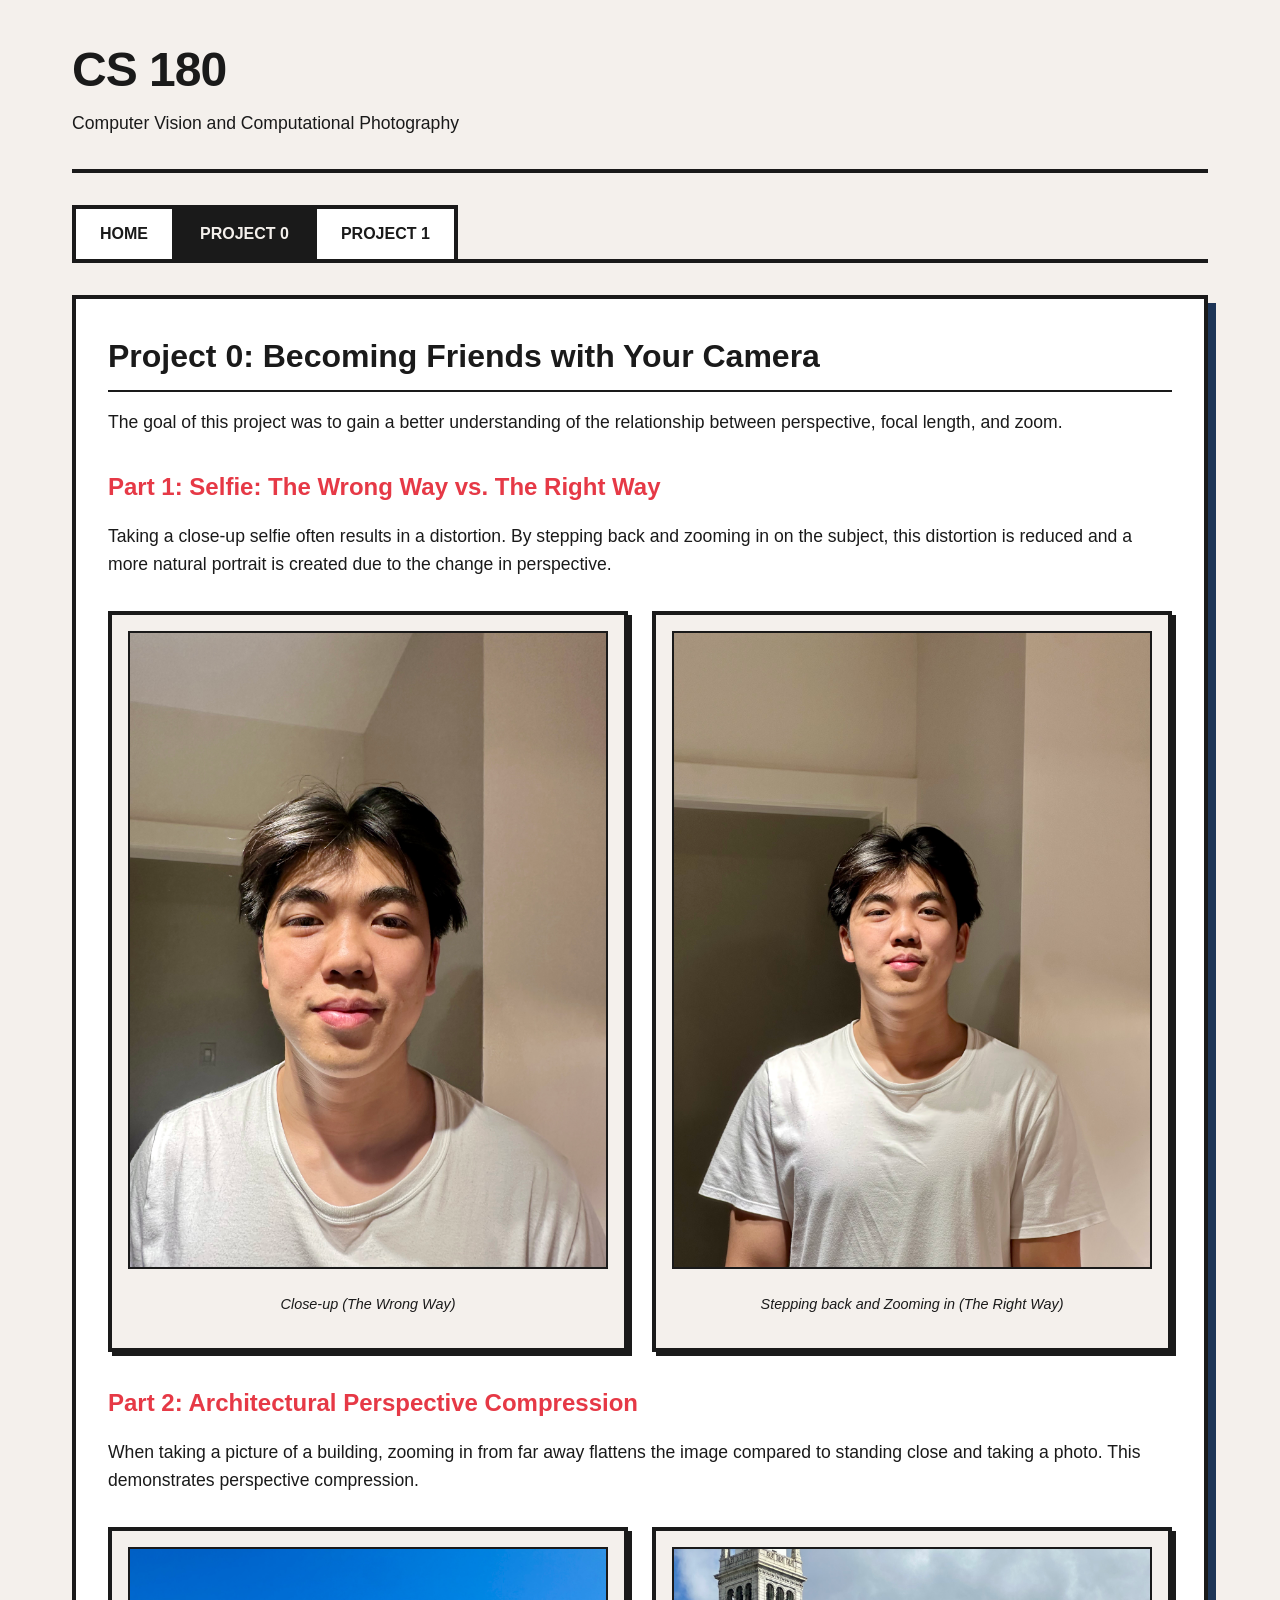
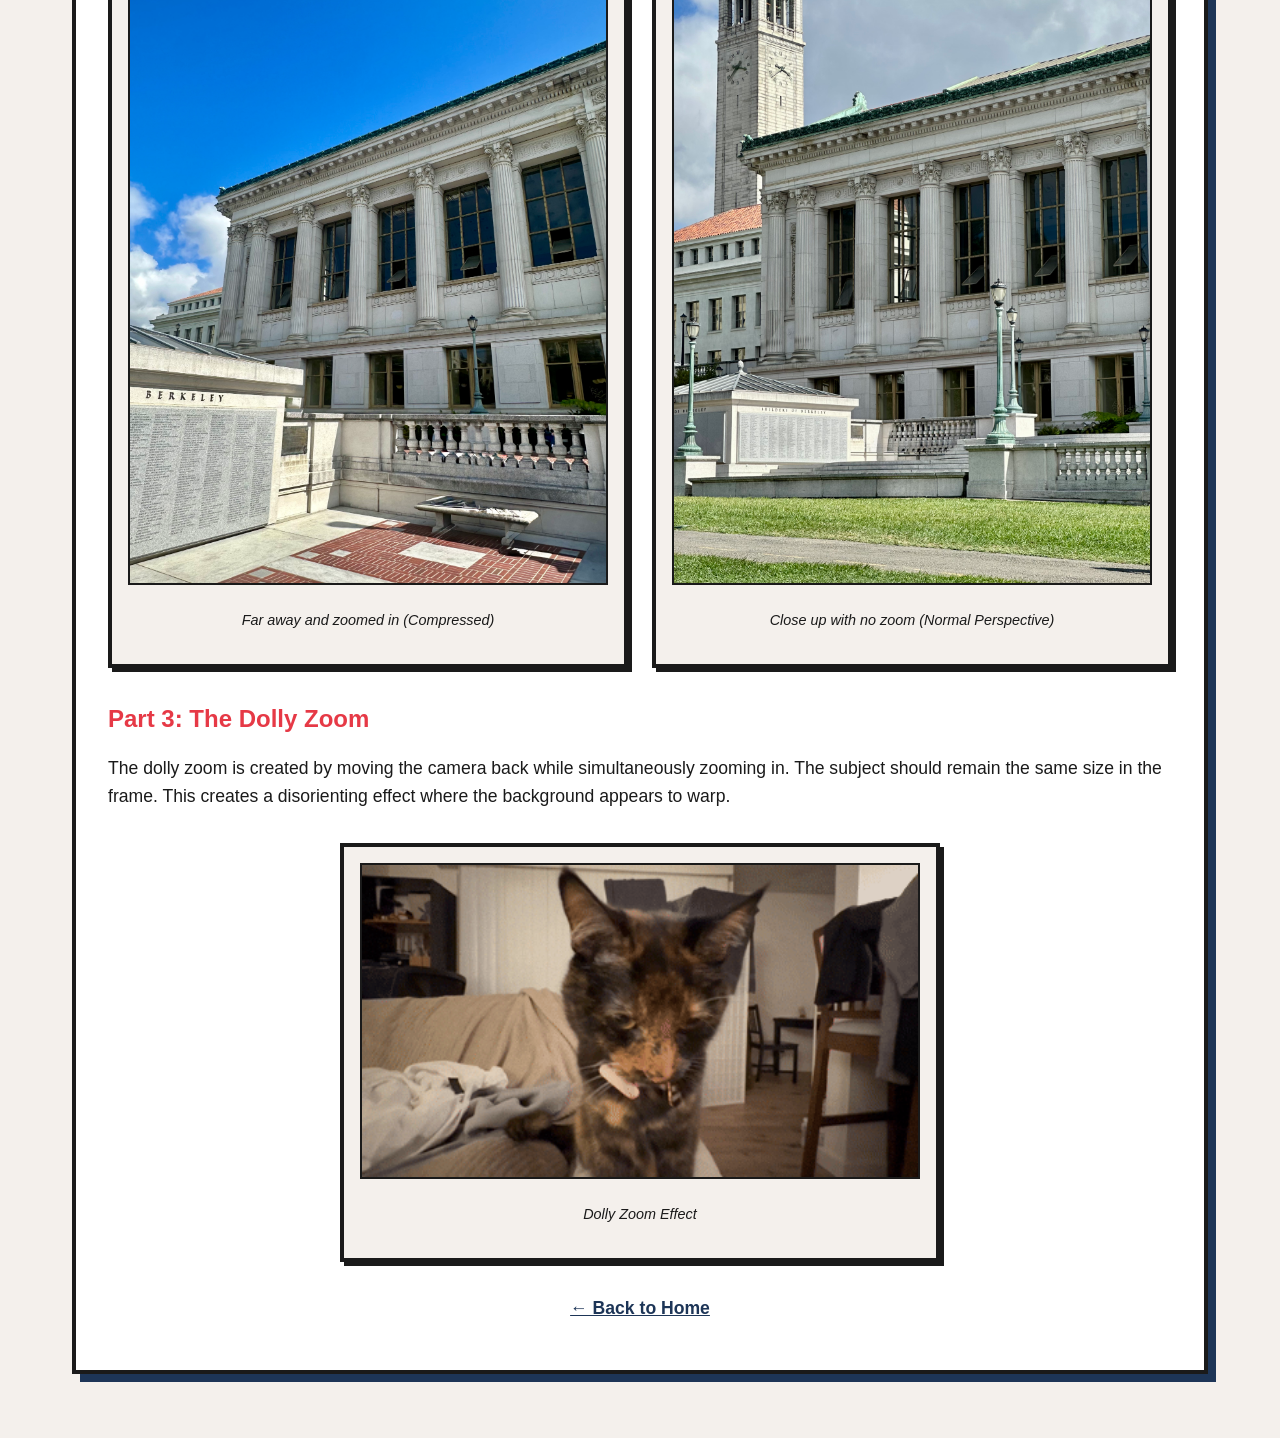
==== proj0/index.html @ 96743eaa "complete proj 1" ====
<!DOCTYPE html>
<html lang="en">
<head>
    <meta charset="UTF-8">
    <meta name="viewport" content="width=device-width, initial-scale=1.0">
    <title>Project 0</title>
    <link rel="stylesheet" href="../style.css">
</head>
<body>
    <header>
        <h1>CS 180</h1>
        <p>Computer Vision and Computational Photography</p>
    </header>

    <nav class="nav-tabs">
        <a href="../index.html">Home</a>
        <a href="index.html" class="active">Project 0</a>
        <a href="../proj1/index.html">Project 1</a>
    </nav>

    <main class="content-box">
        <h2>Project 0: Becoming Friends with Your Camera</h2>
        <p>The goal of this project was to gain a better understanding of the relationship between perspective, focal length, and zoom.</p>
        
        <h3>Part 1: Selfie: The Wrong Way vs. The Right Way</h3>
        <p>Taking a close-up selfie often results in a distortion. By stepping back and zooming in on the subject, this distortion is reduced and a more natural portrait is created due to the change in perspective.</p>
        <div class="image-grid">
            <div class="image-card">
                <img src="assets/friend_zoomed_out.jpeg" alt="Close-up Selfie (Distorted)" style="width: 100%; border: 2px solid var(--border-color); margin-bottom: 1rem;">
                <p class="caption">Close-up (The Wrong Way)</p>
            </div>
            <div class="image-card">
                <img src="assets/friend_zoomed_in.jpeg" alt="Zoomed-in Selfie (Better)" style="width: 100%; border: 2px solid var(--border-color); margin-bottom: 1rem;">
                <p class="caption">Stepping back and Zooming in (The Right Way)</p>
            </div>
        </div>

        <h3>Part 2: Architectural Perspective Compression</h3>
        <p>When taking a picture of a building, zooming in from far away flattens the image compared to standing close and taking a photo. This demonstrates perspective compression.</p>
        <div class="image-grid">
            <div class="image-card">
                <img src="assets/building_zoomed_in.jpeg" alt="Building Zoomed In (Flattened)" style="width: 100%; border: 2px solid var(--border-color); margin-bottom: 1rem;">
                <p class="caption">Far away and zoomed in (Compressed)</p>
            </div>
            <div class="image-card">
                <img src="assets/building_zoomed_out.jpeg" alt="Building Close Up (Uncompressed)" style="width: 100%; border: 2px solid var(--border-color); margin-bottom: 1rem;">
                <p class="caption">Close up with no zoom (Normal Perspective)</p>
            </div>
        </div>

        <h3>Part 3: The Dolly Zoom</h3>
        <p>The dolly zoom is created by moving the camera back while simultaneously zooming in. The subject should remain the same size in the frame. This creates a disorienting effect where the background appears to warp.</p>
        <div class="image-grid" style="grid-template-columns: 1fr; max-width: 600px; margin: 2rem auto;">
            <div class="image-card">
                <img src="assets/dolly_zoom.gif" alt="Dolly Zoom Animation" style="width: 100%; border: 2px solid var(--border-color); margin-bottom: 1rem;">
                <p class="caption">Dolly Zoom Effect</p>
            </div>
        </div>
        
        <p style="text-align: center; margin-top: 2rem; font-weight: bold;">
            <a href="../index.html" style="color: var(--accent-blue);">← Back to Home</a>
        </p>
    </main>
</body>
</html>
---- style.css ----
/* Bauhaus Inspired Minimalist Theme */
:root {
    --bg-color: #f4f0ec;
    --text-color: #1a1a1a;
    --border-color: #1a1a1a;
    --accent-red: #e63946;
    --accent-blue: #1d3557;
    --accent-yellow: #f4a261;
}

* {
    box-sizing: border-box;
    margin: 0;
    padding: 0;
}

body {
    background-color: var(--bg-color);
    color: var(--text-color);
    font-family: 'Helvetica Neue', Helvetica, Arial, sans-serif;
    line-height: 1.6;
    padding: 2rem;
    max-width: 1200px;
    margin: 0 auto;
}

header {
    margin-bottom: 2rem;
    border-bottom: 4px solid var(--border-color);
    padding-bottom: 1rem;
}

header h1 {
    font-size: 3rem;
    text-transform: uppercase;
    letter-spacing: -1px;
}

/* Tab Navigation */
.nav-tabs {
    display: flex;
    gap: 0;
    border-bottom: 4px solid var(--border-color);
    margin-bottom: 2rem;
}

.nav-tabs a {
    display: inline-block;
    padding: 0.75rem 1.5rem;
    text-decoration: none;
    color: var(--text-color);
    font-weight: bold;
    text-transform: uppercase;
    border: 4px solid var(--border-color);
    border-bottom: none;
    margin-right: -4px;
    background-color: white;
    transition: all 0.2s ease;
}

.nav-tabs a:hover {
    background-color: var(--accent-yellow);
}

.nav-tabs a.active {
    background-color: var(--border-color);
    color: var(--bg-color);
}

/* Content Container */
.content-box {
    background-color: white;
    border: 4px solid var(--border-color);
    padding: 2rem;
    box-shadow: 8px 8px 0px var(--accent-blue);
    margin-bottom: 2rem;
}

.content-box h2 {
    font-size: 2rem;
    margin-bottom: 1rem;
    border-bottom: 2px solid var(--border-color);
    padding-bottom: 0.5rem;
}

.content-box h3 {
    font-size: 1.5rem;
    margin-top: 2rem;
    margin-bottom: 1rem;
    color: var(--accent-red);
}

p {
    margin-bottom: 1rem;
    font-size: 1.1rem;
}

/* Image Grids */
.image-grid {
    display: grid;
    grid-template-columns: repeat(auto-fit, minmax(300px, 1fr));
    gap: 1.5rem;
    margin: 2rem 0;
}

.image-card {
    border: 4px solid var(--border-color);
    background-color: var(--bg-color);
    padding: 1rem;
    box-shadow: 4px 4px 0px var(--border-color);
}

.placeholder-img {
    width: 100%;
    aspect-ratio: 4/3;
    background-color: #ddd;
    border: 2px dashed var(--border-color);
    display: flex;
    align-items: center;
    justify-content: center;
    font-weight: bold;
    color: #666;
    margin-bottom: 1rem;
}

.caption {
    font-size: 0.9rem;
    font-style: italic;
    text-align: center;
}

/* Keep all project tabs usable on small screens. */
@media (max-width: 650px) {
    body { padding: 1rem; }
    header h1 { font-size: 2rem; }
    .nav-tabs a { padding: 0.65rem 0.7rem; font-size: 0.875rem; }
    .content-box { padding: 1.1rem; box-shadow: 5px 5px 0 var(--accent-blue); }
    .image-grid { grid-template-columns: minmax(0, 1fr); }
}

/* Print Styles */
@media print {
    body {
        background-color: white;
        padding: 0;
    }
    .content-box {
        box-shadow: none;
        border: none;
    }
    .nav-tabs {
        display: none;
    }
}
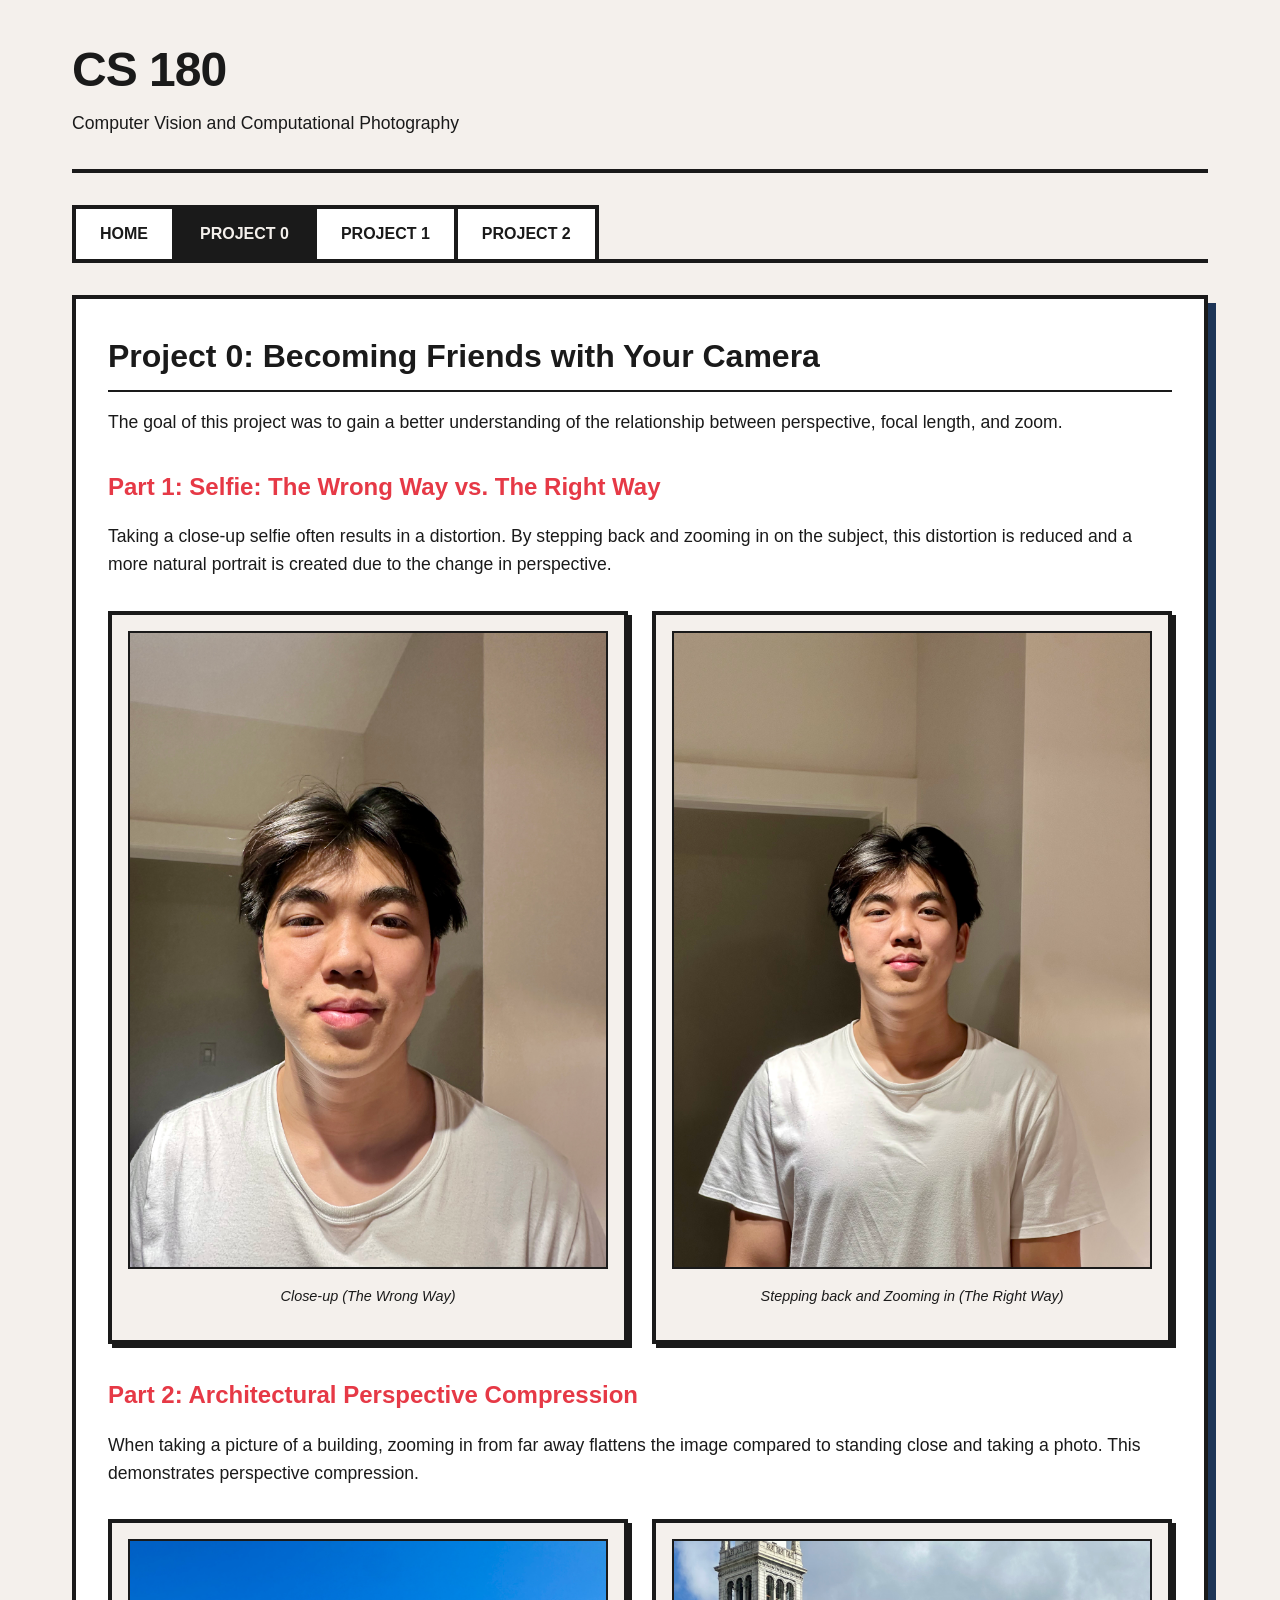
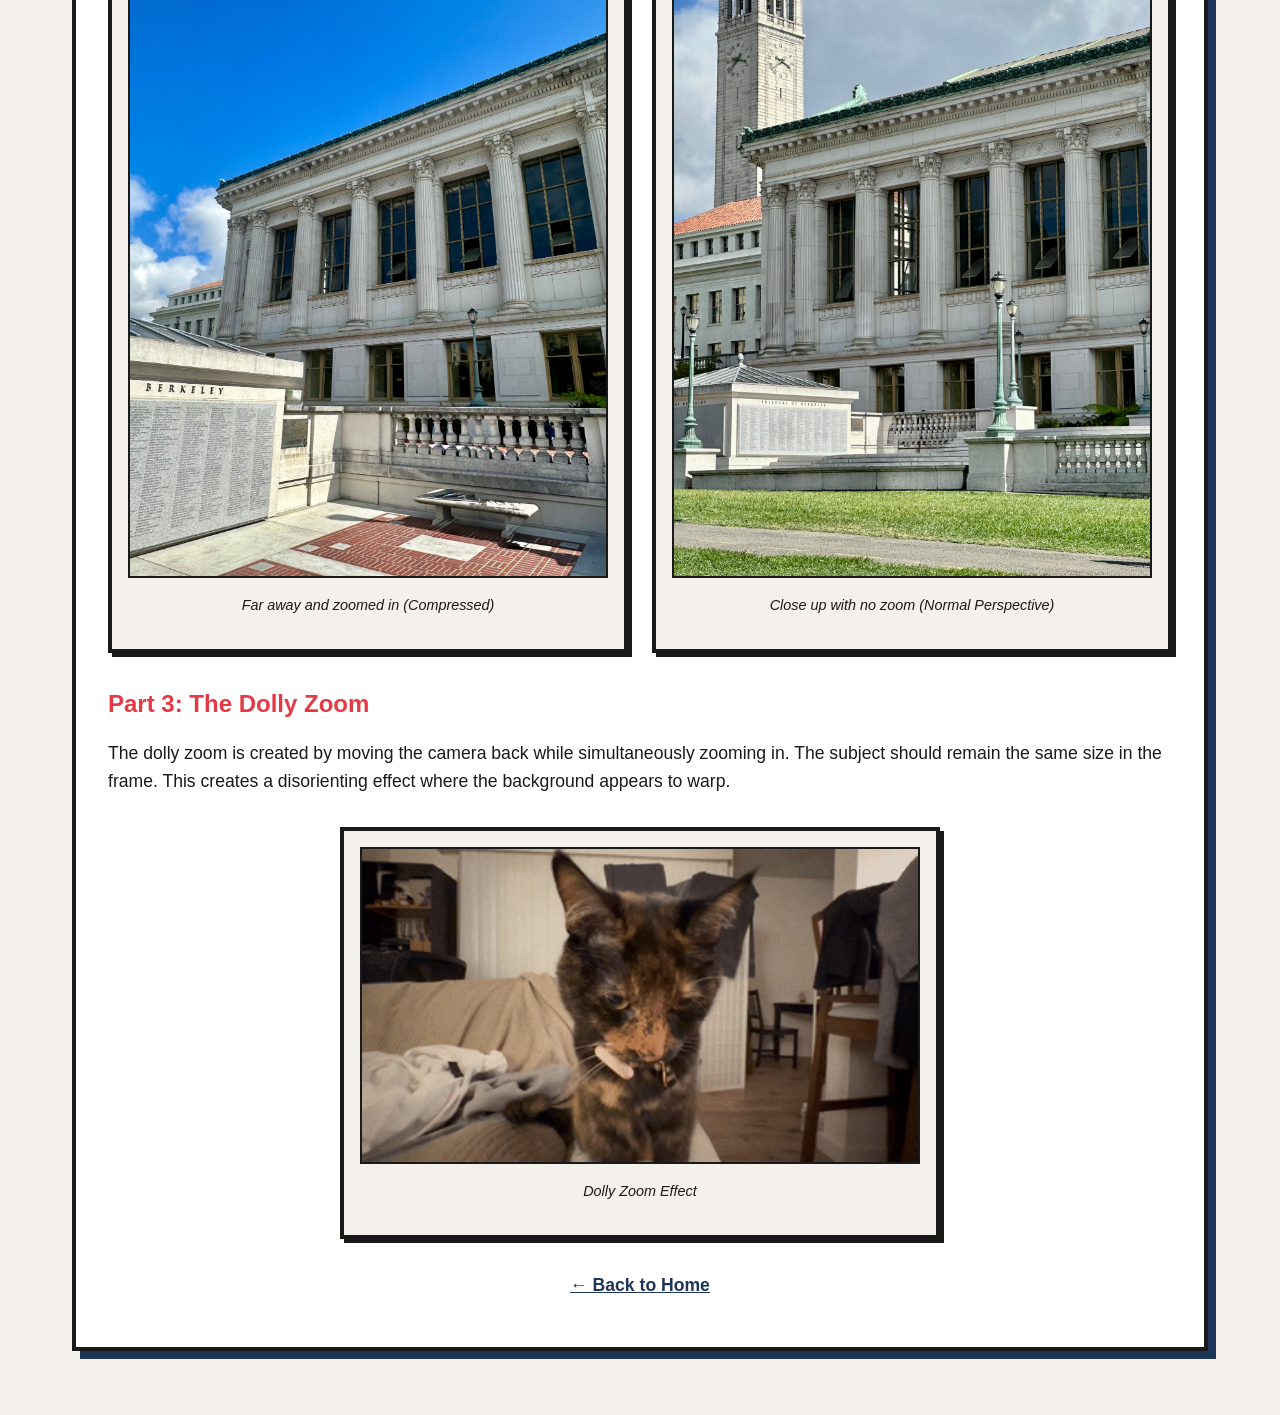
==== commit 54497113: "fix nav" ====
--- a/proj0/index.html
+++ b/proj0/index.html
@@ -16,6 +16,7 @@
         <a href="../index.html">Home</a>
         <a href="index.html" class="active">Project 0</a>
         <a href="../proj1/index.html">Project 1</a>
+        <a href="../proj2/index.html">Project 2</a>
     </nav>
 
     <main class="content-box">
--- a/style.css
+++ b/style.css
@@ -110,6 +110,49 @@
     box-shadow: 4px 4px 0px var(--border-color);
 }
 
+.image-card img {
+    display: block;
+    width: 100%;
+    height: auto;
+    border: 2px solid var(--border-color);
+    margin-bottom: 1rem;
+}
+
+.image-card img.small-image {
+    width: auto;
+    max-width: 100%;
+    margin: 1rem auto;
+}
+
+.image-card img.kernel {
+    height: 180px;
+    object-fit: contain;
+    image-rendering: pixelated;
+}
+
+.image-grid.three-columns {
+    grid-template-columns: repeat(3, minmax(0, 1fr));
+}
+
+.content-box h4 {
+    margin: 1.5rem 0 1rem;
+    font-size: 1.1rem;
+}
+
+.content-box pre {
+    overflow-x: auto;
+    padding: 1rem;
+    margin: 1rem 0;
+    background-color: var(--bg-color);
+    border: 2px solid var(--border-color);
+    font-size: 0.85rem;
+}
+
+.content-box ol {
+    padding-left: 1.5rem;
+    margin-bottom: 1rem;
+}
+
 .placeholder-img {
     width: 100%;
     aspect-ratio: 4/3;
@@ -129,13 +172,49 @@
     text-align: center;
 }
 
-/* Keep all project tabs usable on small screens. */
-@media (max-width: 650px) {
-    body { padding: 1rem; }
-    header h1 { font-size: 2rem; }
-    .nav-tabs a { padding: 0.65rem 0.7rem; font-size: 0.875rem; }
-    .content-box { padding: 1.1rem; box-shadow: 5px 5px 0 var(--accent-blue); }
-    .image-grid { grid-template-columns: minmax(0, 1fr); }
+/* Keep comparison rows aligned while preserving each image's shape. */
+.project2 .image-grid {
+    grid-template-columns: repeat(3, minmax(0, 1fr));
+}
+
+.project2 .image-grid.two-columns {
+    grid-template-columns: repeat(2, minmax(0, 1fr));
+}
+
+.project2 .image-card {
+    min-width: 0;
+    padding: 0.75rem;
+}
+
+.project2 .image-card > a {
+    display: flex;
+    align-items: center;
+    justify-content: center;
+    height: 280px;
+    margin-bottom: 0.75rem;
+}
+
+.project2 .image-card img {
+    width: auto;
+    height: auto;
+    max-width: 100%;
+    max-height: 100%;
+    border: none;
+    margin: 0;
+}
+
+.project2 .image-card img.kernel {
+    width: auto;
+    height: 180px;
+    max-width: 100%;
+}
+
+.project2 .caption {
+    display: flex;
+    align-items: center;
+    justify-content: center;
+    min-height: 2.8em;
+    margin-bottom: 0;
 }
 
 /* Print Styles */
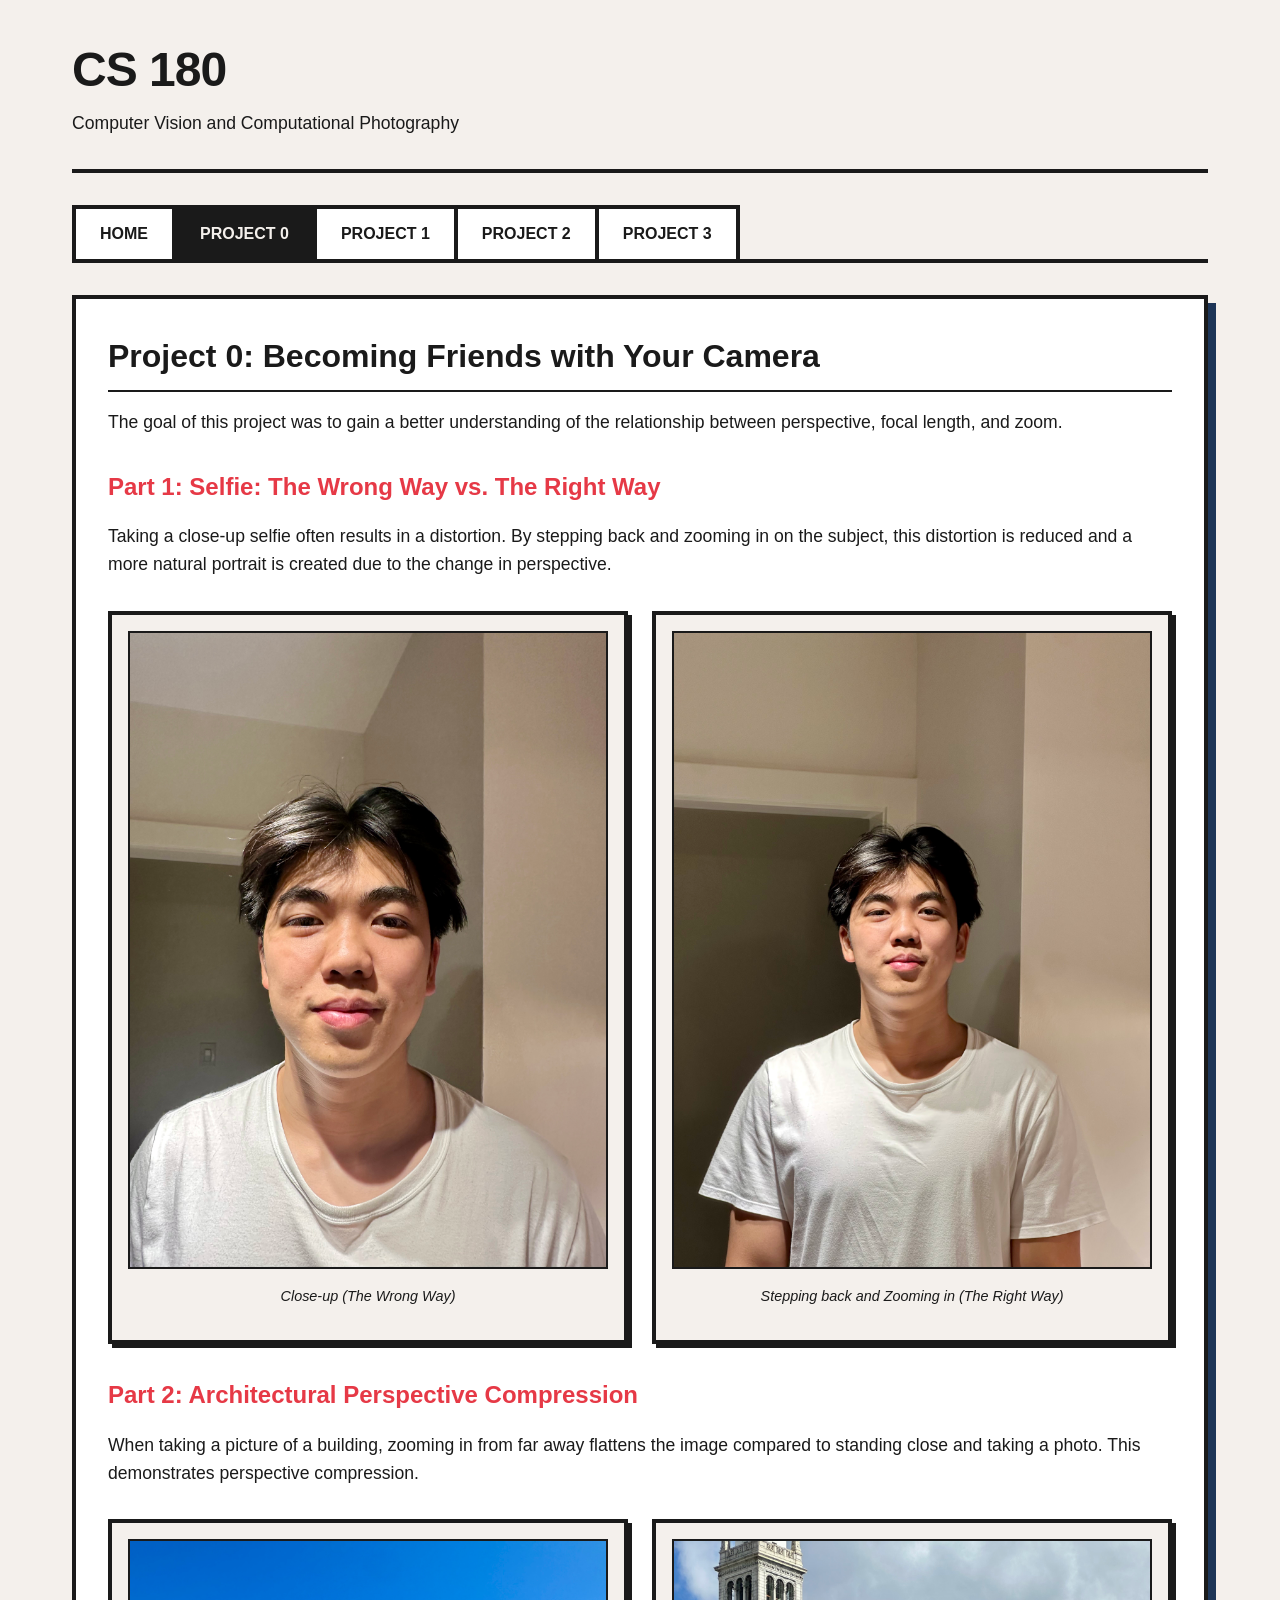
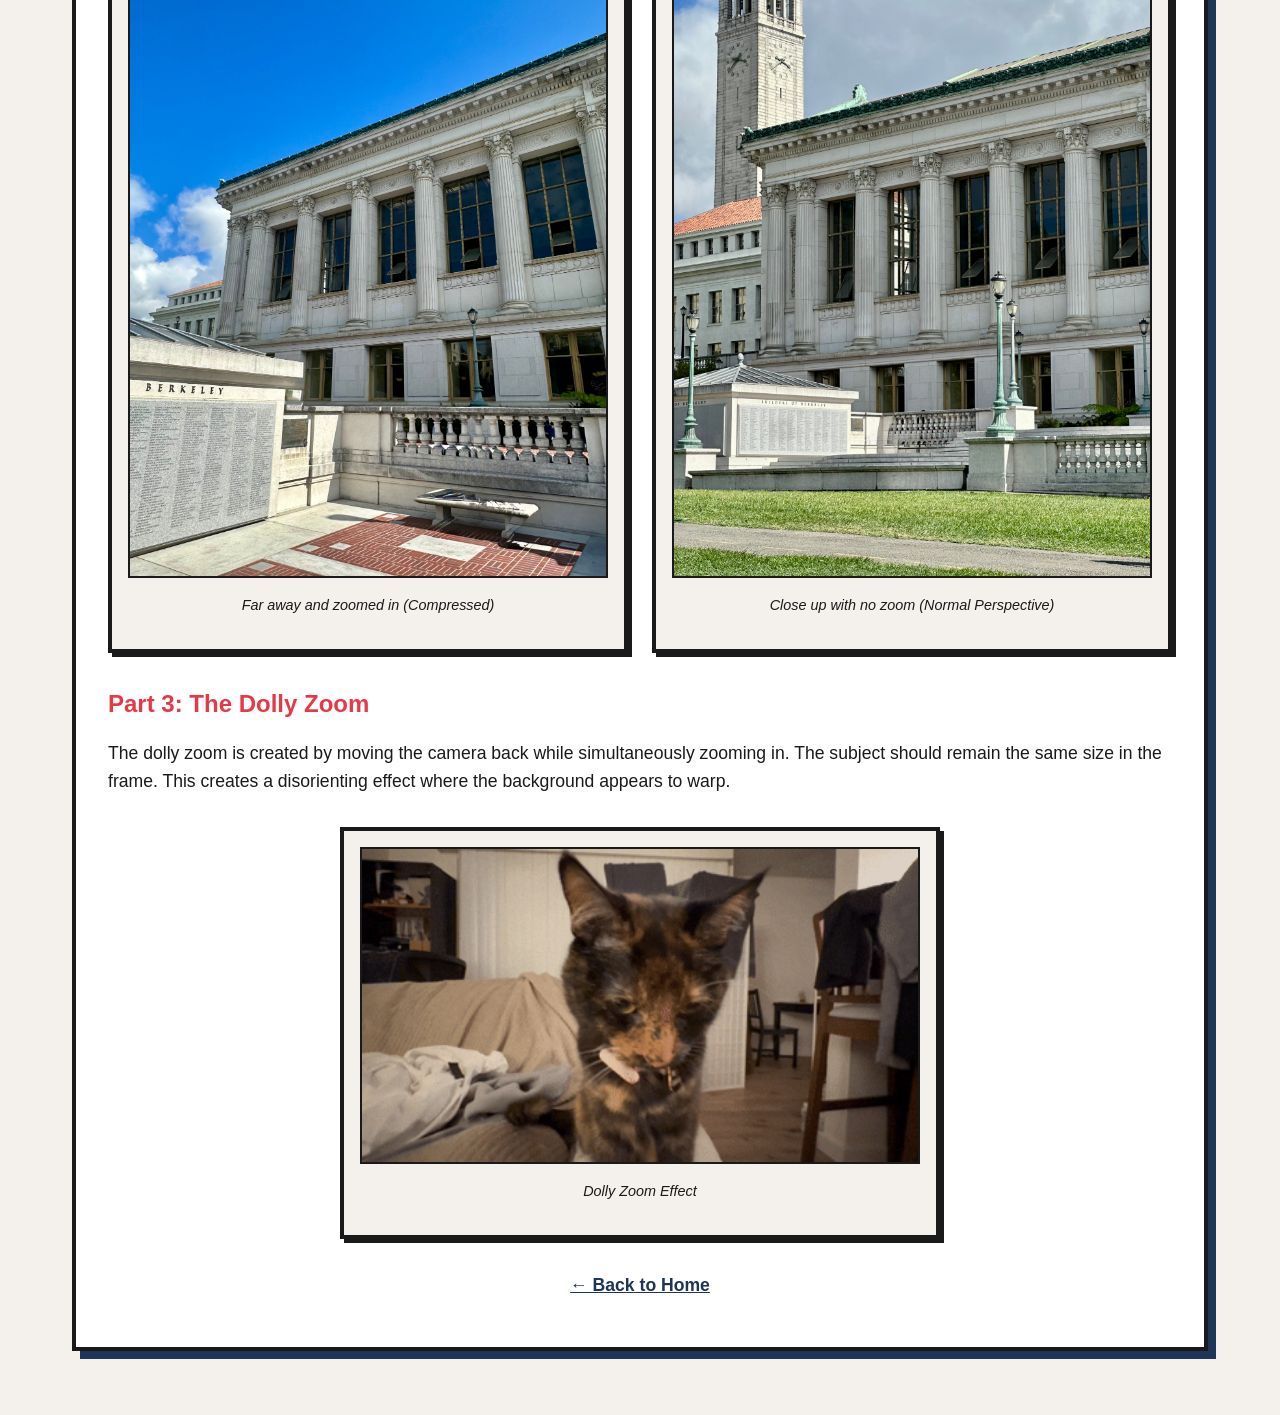
==== commit 18389e25: "finish proj3" ====
--- a/proj0/index.html
+++ b/proj0/index.html
@@ -17,6 +17,7 @@
         <a href="index.html" class="active">Project 0</a>
         <a href="../proj1/index.html">Project 1</a>
         <a href="../proj2/index.html">Project 2</a>
+        <a href="../proj3/index.html">Project 3</a>
     </nav>
 
     <main class="content-box">
--- a/style.css
+++ b/style.css
@@ -217,6 +217,59 @@
     margin-bottom: 0;
 }
 
+/* Project 3 report figures and comparisons. */
+.project3 .part-title {
+    margin-top: 2.5rem;
+}
+
+.project3 figure {
+    margin: 1.5rem 0 2rem;
+    text-align: center;
+    break-inside: avoid;
+}
+
+.project3 figure img {
+    display: block;
+    width: auto;
+    height: auto;
+    max-width: 100%;
+    margin: 0 auto;
+}
+
+.project3 figcaption {
+    margin-top: 0.5rem;
+    font-size: 0.9rem;
+    line-height: 1.45;
+}
+
+.project3 .hybrid-grid {
+    display: grid;
+    grid-template-columns: minmax(0, 512px) minmax(80px, 1fr);
+    gap: 1.25rem;
+    align-items: center;
+}
+
+.project3 table {
+    width: 100%;
+    border-collapse: collapse;
+    margin: 1.5rem 0;
+}
+
+.project3 th, .project3 td {
+    padding: 0.6rem;
+    text-align: left;
+    border-bottom: 1px solid #ccc;
+}
+
+@media (max-width: 720px) {
+    body.project3, .project3 .content-box {
+        padding: 1rem;
+    }
+    .project3 .hybrid-grid {
+        grid-template-columns: minmax(0, 1fr);
+    }
+}
+
 /* Print Styles */
 @media print {
     body {
@@ -230,4 +283,10 @@
     .nav-tabs {
         display: none;
     }
-}
+    .project3 .part-title, .project3 h3, .project3 h4 {
+        break-after: avoid;
+    }
+    .project3 #part-b {
+        break-before: page;
+    }
+}
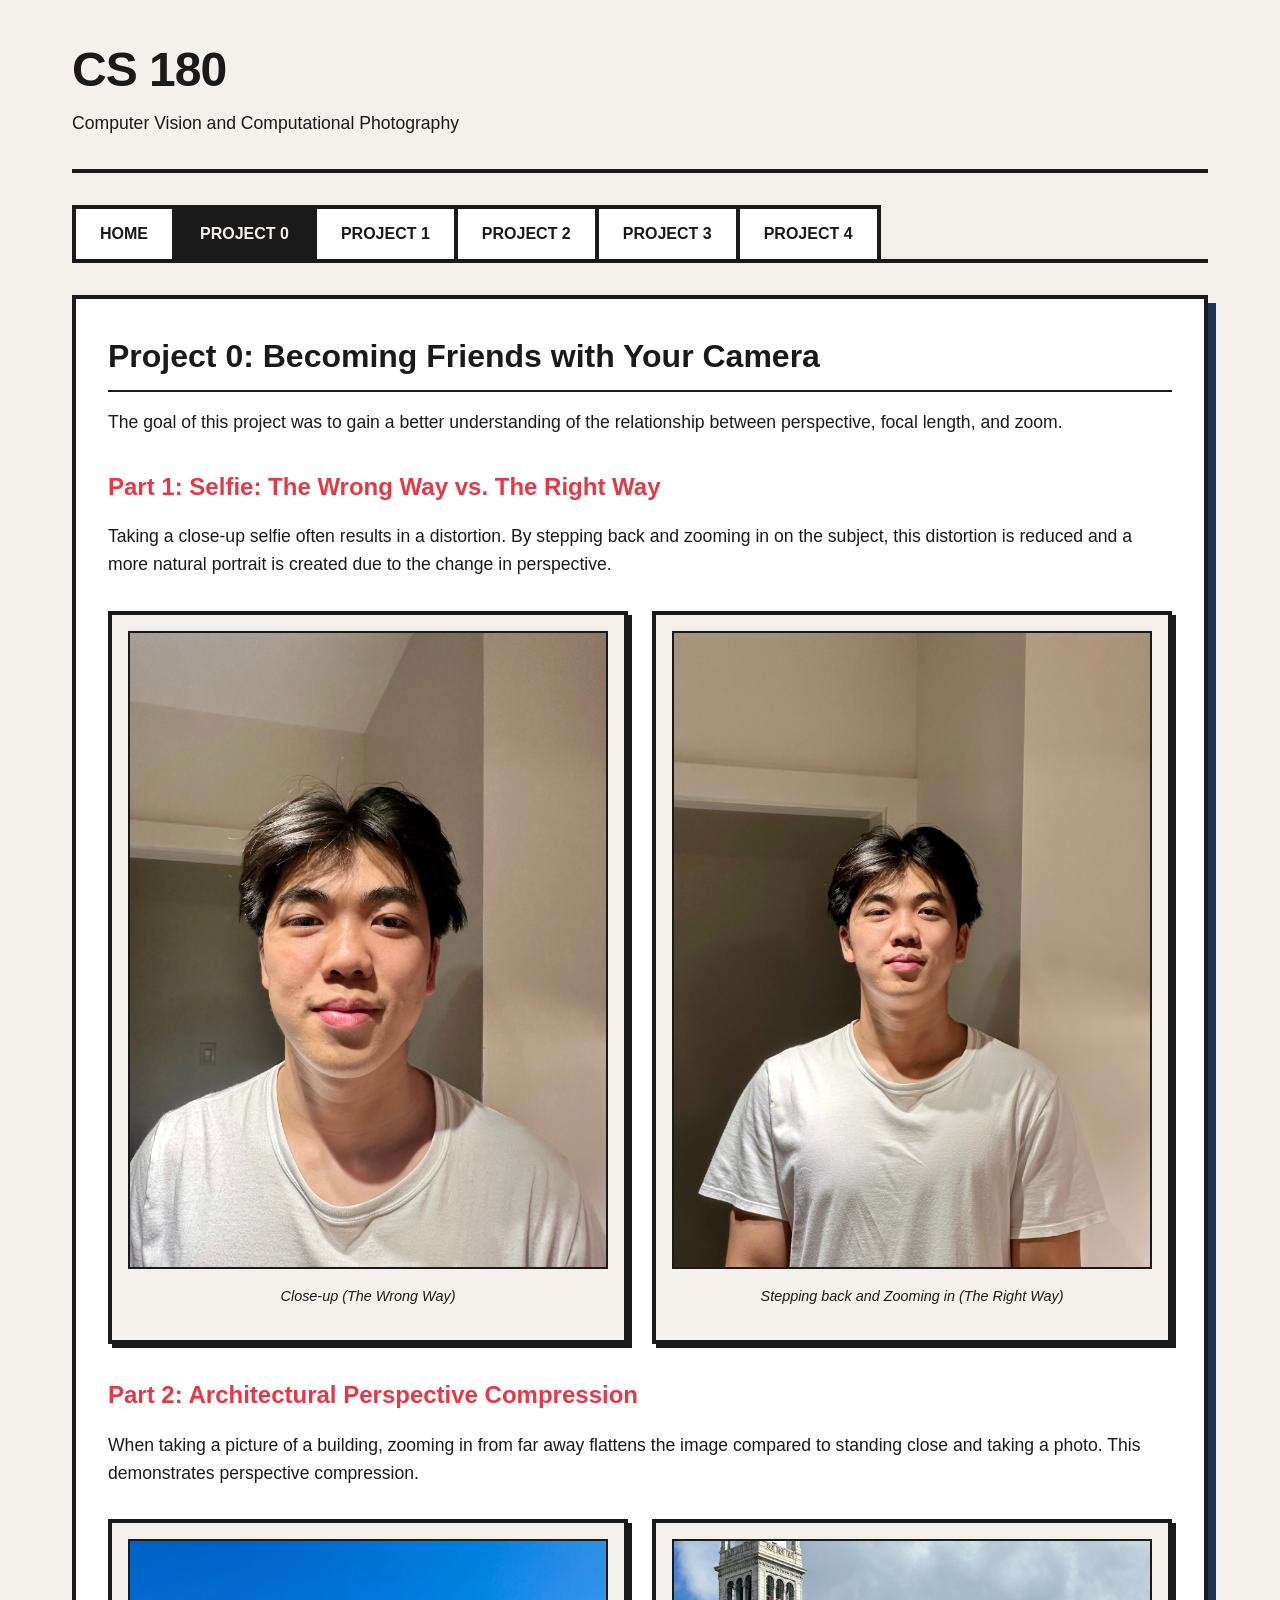
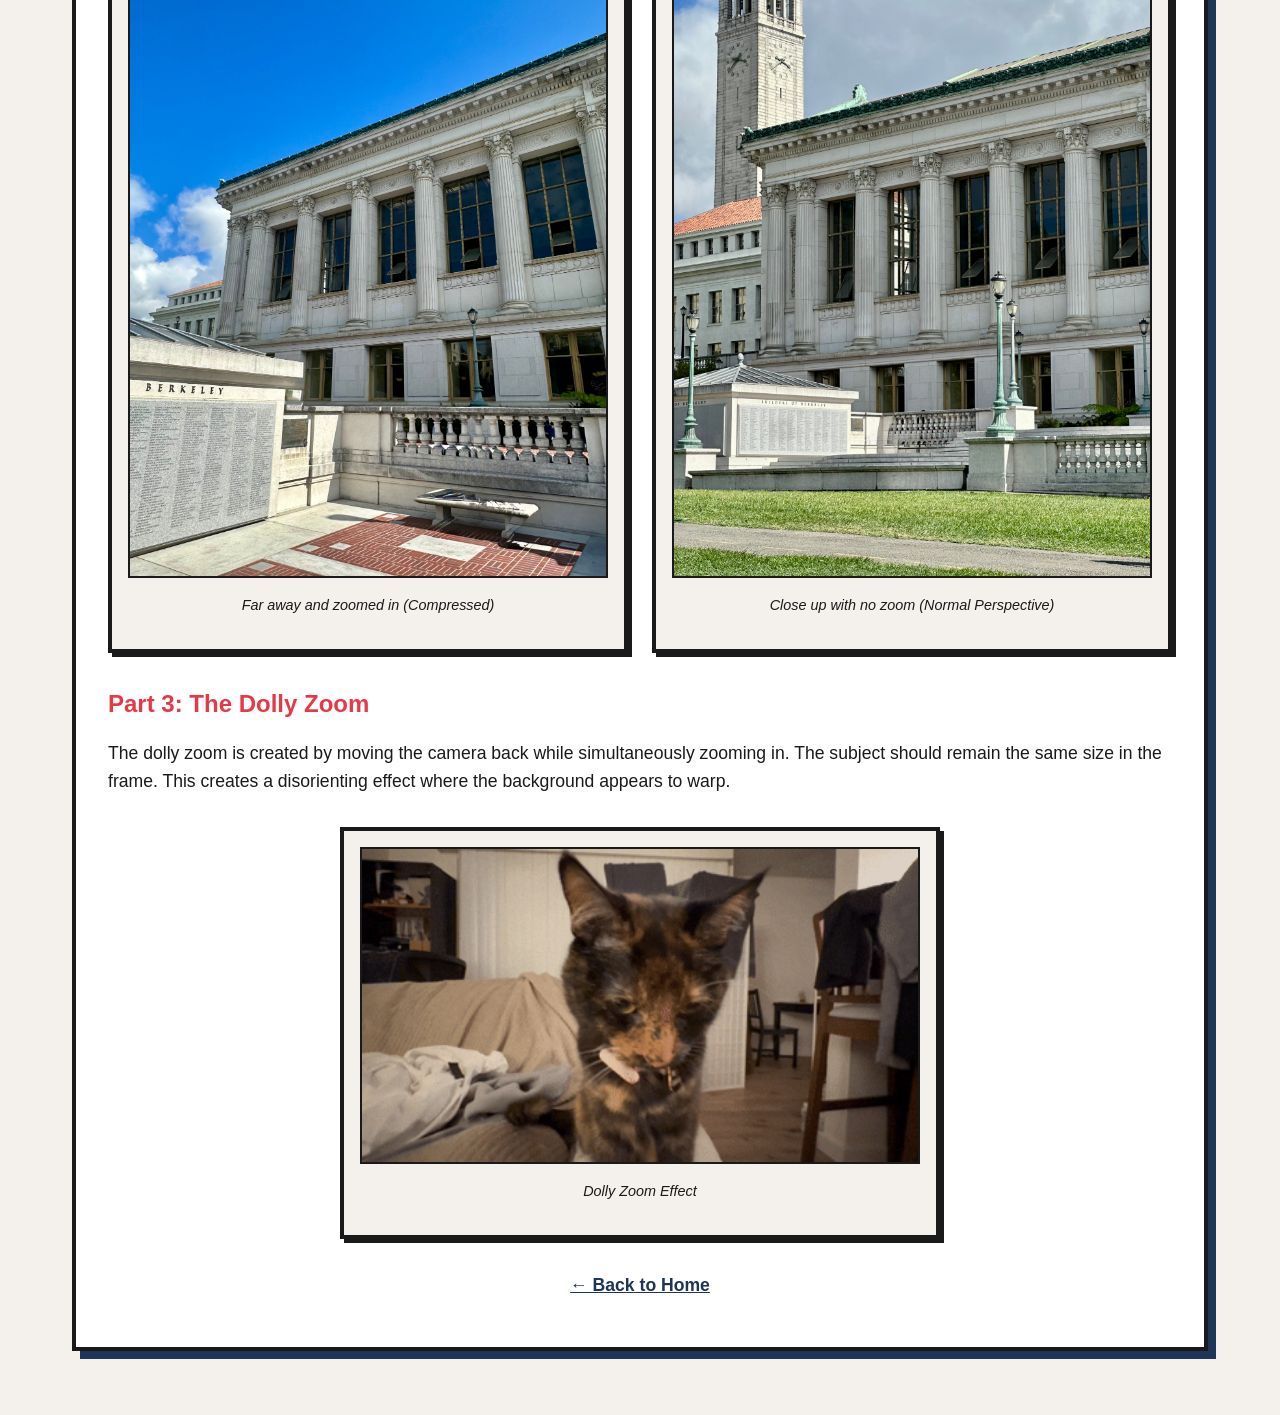
==== commit 0c60a159: "finish 4a" ====
--- a/proj0/index.html
+++ b/proj0/index.html
@@ -18,6 +18,7 @@
         <a href="../proj1/index.html">Project 1</a>
         <a href="../proj2/index.html">Project 2</a>
         <a href="../proj3/index.html">Project 3</a>
+        <a href="../proj4/index.html">Project 4</a>
     </nav>
 
     <main class="content-box">
--- a/style.css
+++ b/style.css
@@ -39,6 +39,7 @@
 /* Tab Navigation */
 .nav-tabs {
     display: flex;
+    flex-wrap: wrap;
     gap: 0;
     border-bottom: 4px solid var(--border-color);
     margin-bottom: 2rem;
@@ -217,18 +218,18 @@
     margin-bottom: 0;
 }
 
-/* Project 3 report figures and comparisons. */
+/* Project report figures and comparisons. */
 .project3 .part-title {
     margin-top: 2.5rem;
 }
 
-.project3 figure {
+.project3 figure, .project4 figure {
     margin: 1.5rem 0 2rem;
     text-align: center;
     break-inside: avoid;
 }
 
-.project3 figure img {
+.project3 figure img, .project4 figure img {
     display: block;
     width: auto;
     height: auto;
@@ -236,7 +237,7 @@
     margin: 0 auto;
 }
 
-.project3 figcaption {
+.project3 figcaption, .project4 figcaption {
     margin-top: 0.5rem;
     font-size: 0.9rem;
     line-height: 1.45;
@@ -249,20 +250,20 @@
     align-items: center;
 }
 
-.project3 table {
+.project3 table, .project4 table {
     width: 100%;
     border-collapse: collapse;
     margin: 1.5rem 0;
 }
 
-.project3 th, .project3 td {
+.project3 th, .project3 td, .project4 th, .project4 td {
     padding: 0.6rem;
     text-align: left;
     border-bottom: 1px solid #ccc;
 }
 
 @media (max-width: 720px) {
-    body.project3, .project3 .content-box {
+    body.project3, .project3 .content-box, body.project4, .project4 .content-box {
         padding: 1rem;
     }
     .project3 .hybrid-grid {
@@ -283,7 +284,7 @@
     .nav-tabs {
         display: none;
     }
-    .project3 .part-title, .project3 h3, .project3 h4 {
+    .project3 .part-title, .project3 h3, .project3 h4, .project4 h3, .project4 h4 {
         break-after: avoid;
     }
     .project3 #part-b {
